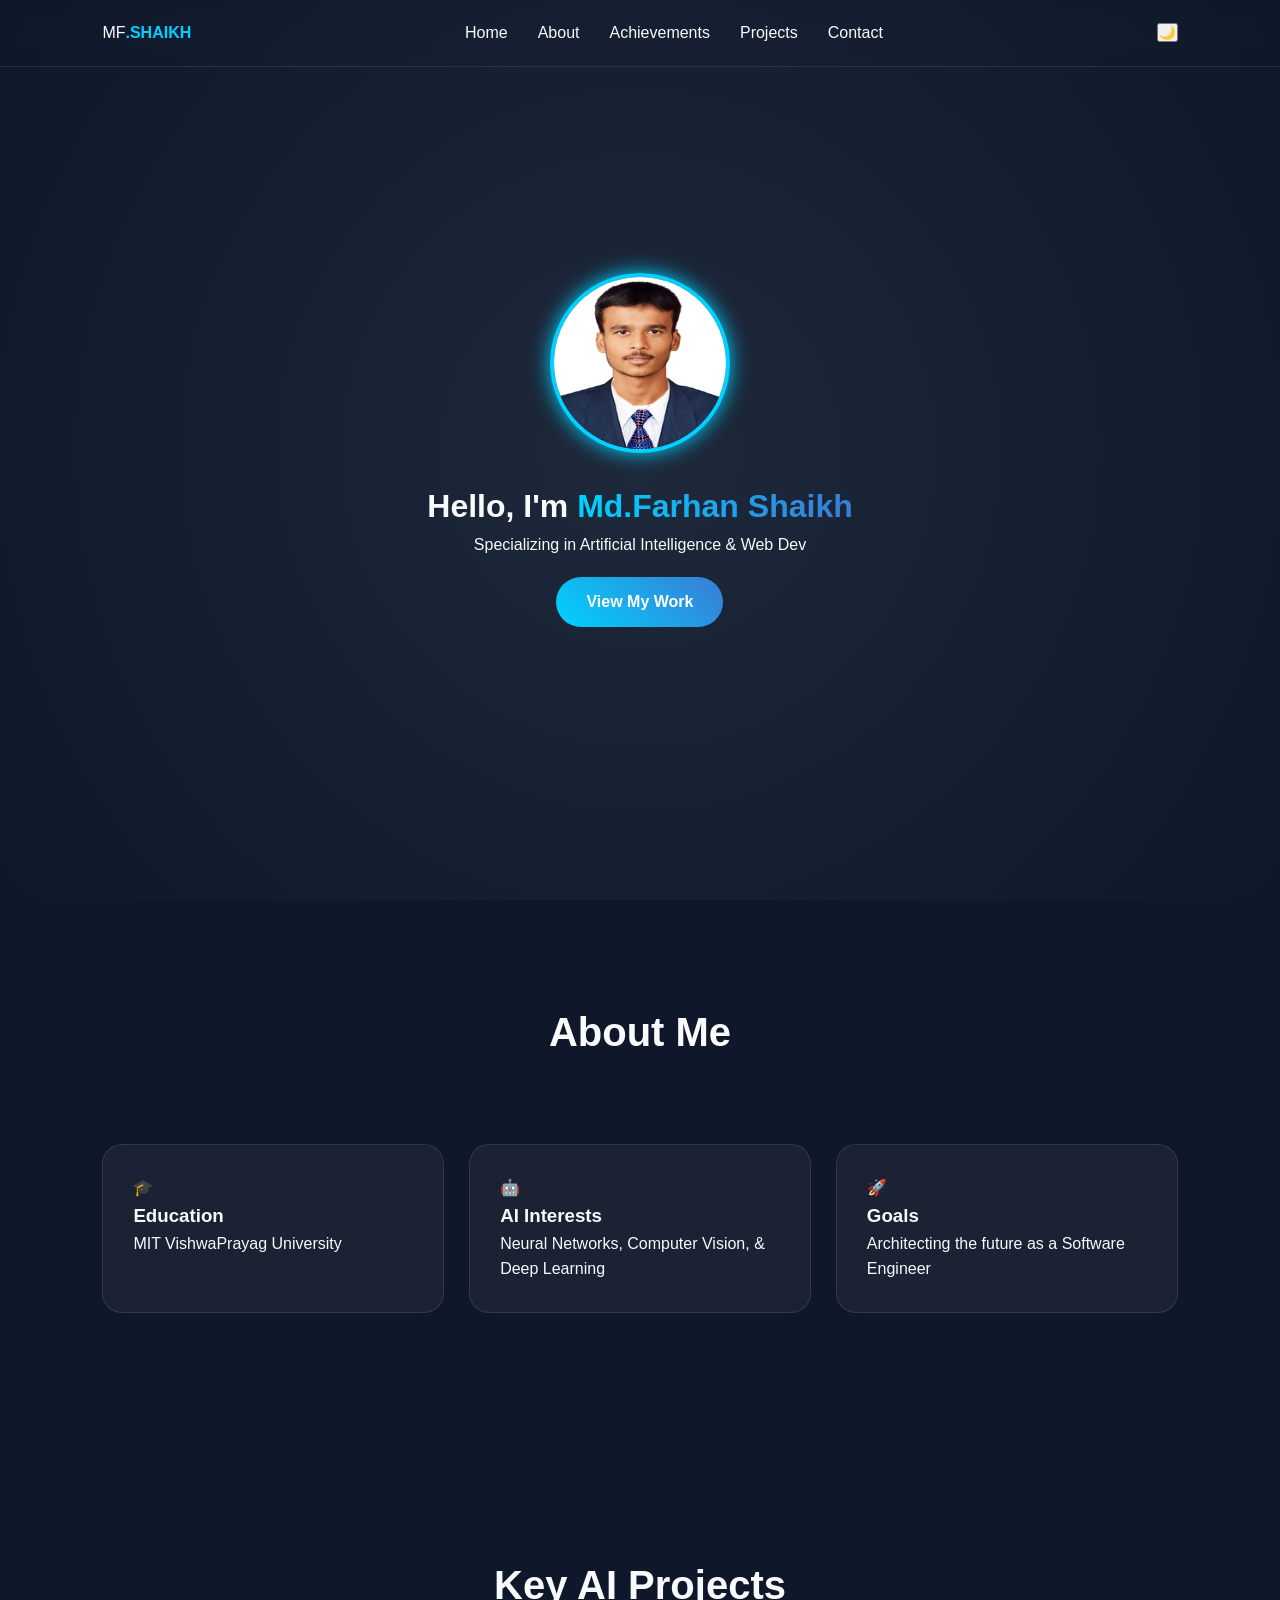
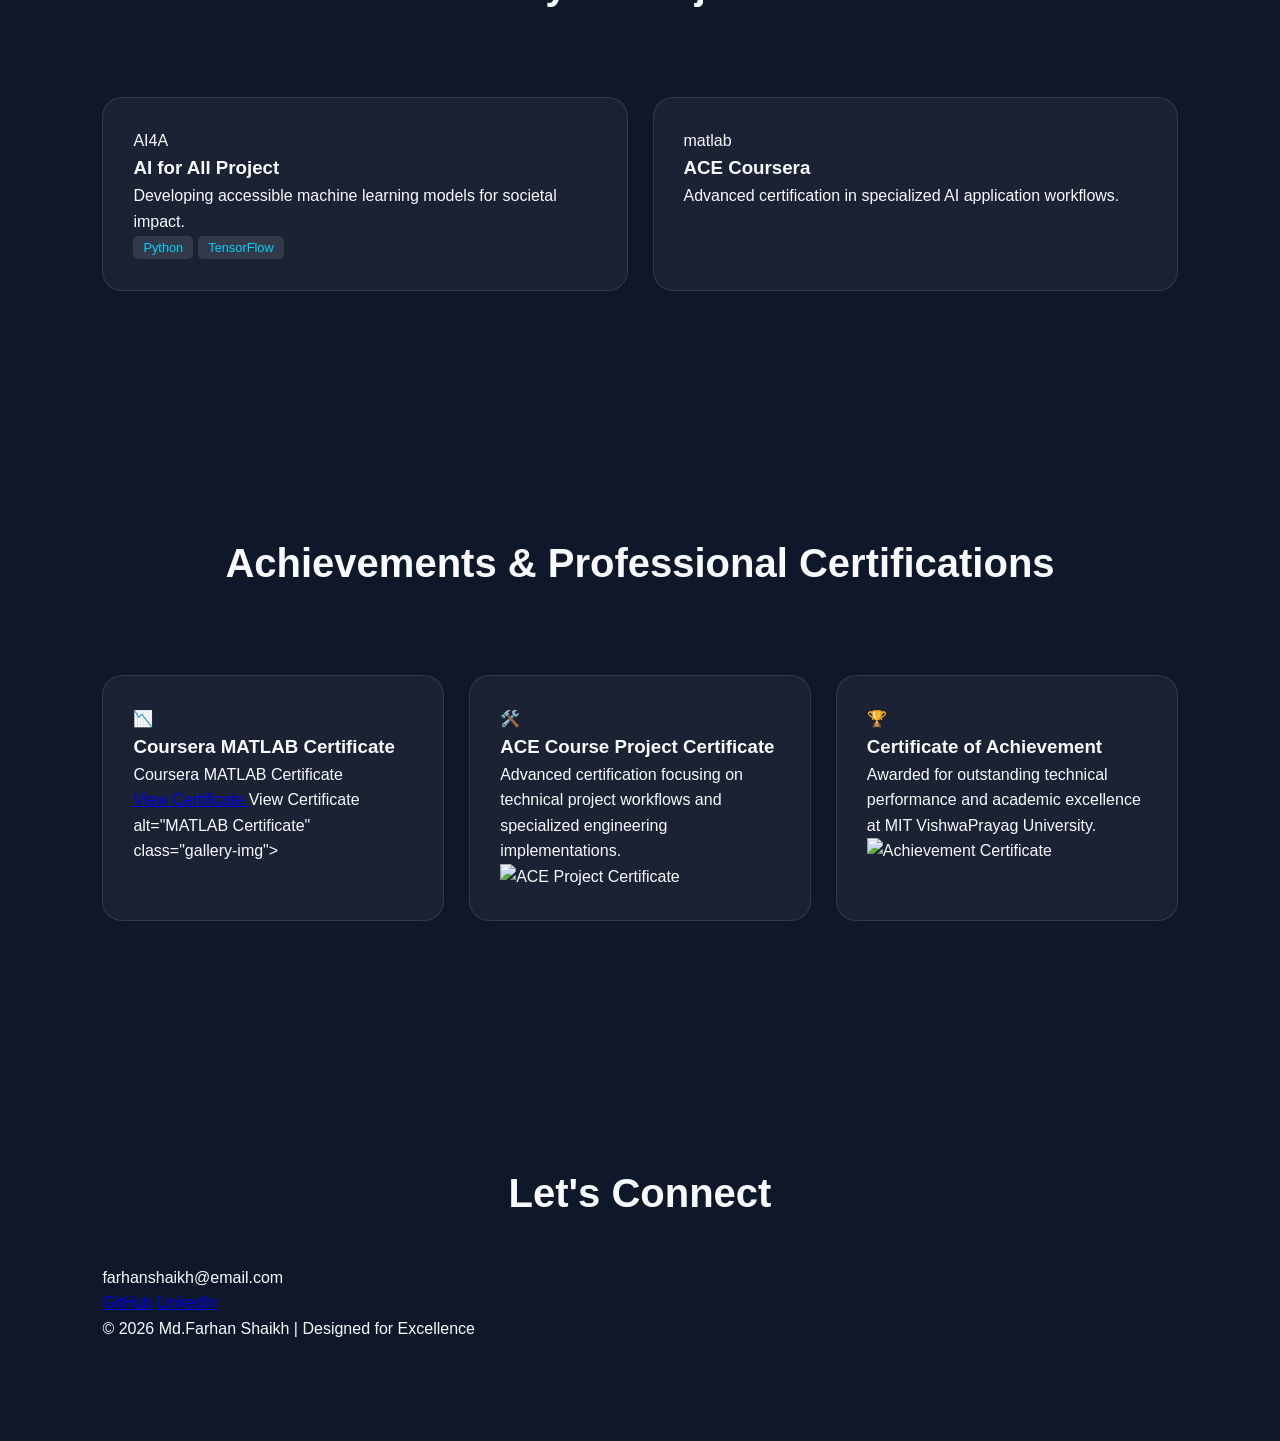
==== index.html @ 7929f520 "Update index.html" ====
<!DOCTYPE html>
<html lang="en">
<head>
    <meta charset="UTF-8">
    <meta name="viewport" content="width=device-width, initial-scale=1.0">
    <title>Md.Farhan Shaikh | AI Specialist Portfolio</title>
    <link rel="stylesheet" href="style.css">
    <script src="https://unpkg.com/scrollreveal"></script>
</head>
<body data-theme="dark"> <div class="ai-bg"></div>

    <nav>
        <div class="logo">MF<span>.SHAIKH</span></div>
        <ul class="nav-links">
            <li><a href="#home">Home</a></li>
            <li><a href="#about">About</a></li>
            <li><a href="#achievements">Achievements</a></li>
            <li><a href="#projects">Projects</a></li>
            <li><a href="#contact">Contact</a></li>
        </ul>
        <button id="theme-toggle">🌙</button>
    </nav>

    <header id="home" class="hero">
        <div class="hero-content">
            <div class="img-container">
                <img src="assets/profile.jpg" alt="Md.Farhan Shaikh" class="profile-img">
            </div>
            <h1 class="reveal">Hello, I'm <span class="highlight">Md.Farhan Shaikh</span></h1>
            <p class="typewriter">Specializing in Artificial Intelligence & Web Dev</p>
            <a href="#projects" class="cta-btn">View My Work</a>
        </div>
    </header>

    <section id="about" class="section">
        <h2 class="reveal">About Me</h2>
        <div class="grid">
            <div class="card reveal-left">
                <div class="icon">🎓</div>
                <h3>Education</h3>
                <p>MIT VishwaPrayag University</p>
            </div>
            <div class="card reveal-bottom">
                <div class="icon">🤖</div>
                <h3>AI Interests</h3>
                <p>Neural Networks, Computer Vision, & Deep Learning</p>
            </div>
            <div class="card reveal-right">
                <div class="icon">🚀</div>
                <h3>Goals</h3>
                <p>Architecting the future as a Software Engineer</p>
            </div>
        </div>
    </section>

    <section id="projects" class="section">
        <h2 class="reveal">Key AI Projects</h2>
        <div class="grid">
            <div class="card project-card reveal">
                <div class="project-tag">AI4A</div>
                <h3>AI for All Project</h3>
                <p>Developing accessible machine learning models for societal impact.</p>
                <div class="project-footer">
                    <span class="tech">Python</span><span class="tech">TensorFlow</span>
                </div>
            </div>
            <div class="card project-card reveal">
                <div class="project-tag">matlab</div>
                <h3>ACE Coursera</h3>
                <p>Advanced certification in specialized AI application workflows.</p>
            </div>
        </div>
    </section> 
    <section id="achievements" class="section">
    <h2 class="reveal">Achievements & Professional Certifications</h2>
    <div class="grid">
        <div class="card reveal-left">
            <div class="cert-icon">📉</div>
            <h3>Coursera MATLAB Certificate</h3>
            <p>Coursera MATLAB Certificate</p> <a href="assets/certificates/matlab-cert.jpg" target="_blank" class="btn"> View Certificate </a> 
View Certificate alt="MATLAB Certificate" class="gallery-img">
        </div>

        <div class="card reveal-bottom">
            <div class="cert-icon">🛠️</div>
            <h3>ACE Course Project Certificate</h3>
            <p>Advanced certification focusing on technical project workflows and specialized engineering implementations.</p>
            <img src="assets/ace-cert.jpg" alt="ACE Project Certificate" class="gallery-img">
        </div>

        <div class="card reveal-right">
            <div class="cert-icon">🏆</div>
            <h3>Certificate of Achievement</h3>
            <p>Awarded for outstanding technical performance and academic excellence at MIT VishwaPrayag University.</p>
            <img src="assets/achievement-cert.jpg" alt="Achievement Certificate" class="gallery-img">
        </div>
    </div>
</section>

    <footer id="contact" class="section">
        <div class="contact-box reveal">
            <h2>Let's Connect</h2>
            <p>farhanshaikh@email.com</p>
            <div class="socials">
                <a href="#">GitHub</a>
                <a href="#">LinkedIn</a>
            </div>
            <p class="copy">© 2026 Md.Farhan Shaikh | Designed for Excellence</p>
        </div>
    </footer>

    <script src="script.js"></script>
</body>
</html>
---- style.css ----
:root {
    --primary: #00d2ff;
    --secondary: #3a7bd5;
    --bg: #0f172a;
    --text: #f8fafc;
    --glass: rgba(255, 255, 255, 0.05);
    --border: rgba(255, 255, 255, 0.1);
}

* { margin: 0; padding: 0; box-sizing: border-box; }

body {
    font-family: 'Inter', sans-serif;
    background-color: var(--bg);
    color: var(--text);
    overflow-x: hidden;
    line-height: 1.6;
}

/* AI Neural Background Effect */
.ai-bg {
    position: fixed;
    top: 0; left: 0; width: 100%; height: 100%;
    background: radial-gradient(circle at 50% 50%, #1e293b 0%, #0f172a 100%);
    z-index: -1;
}

nav {
    display: flex; justify-content: space-between; align-items: center;
    padding: 20px 8%; backdrop-filter: blur(10px);
    position: fixed; width: 100%; top: 0; z-index: 1000;
    border-bottom: 1px solid var(--border);
}

.logo span { color: var(--primary); font-weight: 800; }
.nav-links { display: flex; list-style: none; gap: 30px; }
.nav-links a { color: var(--text); text-decoration: none; transition: 0.3s; }
.nav-links a:hover { color: var(--primary); }

.hero {
    height: 100vh; display: flex; align-items: center; justify-content: center;
    text-align: center; background: url('https://www.transparenttextures.com/patterns/carbon-fibre.png');
}

.profile-img {
    width: 180px; height: 180px; border-radius: 50%;
    border: 4px solid var(--primary);
    box-shadow: 0 0 20px var(--primary);
    margin-bottom: 20px;
}

.highlight { background: linear-gradient(to right, var(--primary), var(--secondary)); -webkit-background-clip: text; -webkit-text-fill-color: transparent; }

.grid { display: grid; grid-template-columns: repeat(auto-fit, minmax(300px, 1fr)); gap: 25px; padding: 40px 0; }

.card {
    background: var(--glass);
    padding: 30px; border-radius: 20px;
    border: 1px solid var(--border);
    backdrop-filter: blur(15px);
    transition: transform 0.4s ease, border 0.4s ease;
}

.card:hover {
    transform: translateY(-10px);
    border-color: var(--primary);
}

.cta-btn {
    display: inline-block; margin-top: 20px; padding: 12px 30px;
    background: linear-gradient(45deg, var(--primary), var(--secondary));
    color: white; text-decoration: none; border-radius: 50px;
    font-weight: bold; transition: 0.3s;
}

.cta-btn:hover { box-shadow: 0 0 25px var(--primary); transform: scale(1.05); }

.tech {
    font-size: 0.8rem; background: var(--border); padding: 4px 10px;
    border-radius: 5px; margin-right: 5px; color: var(--primary);
}

.section { padding: 100px 8%; }
h2 { font-size: 2.5rem; margin-bottom: 40px; text-align: center; }
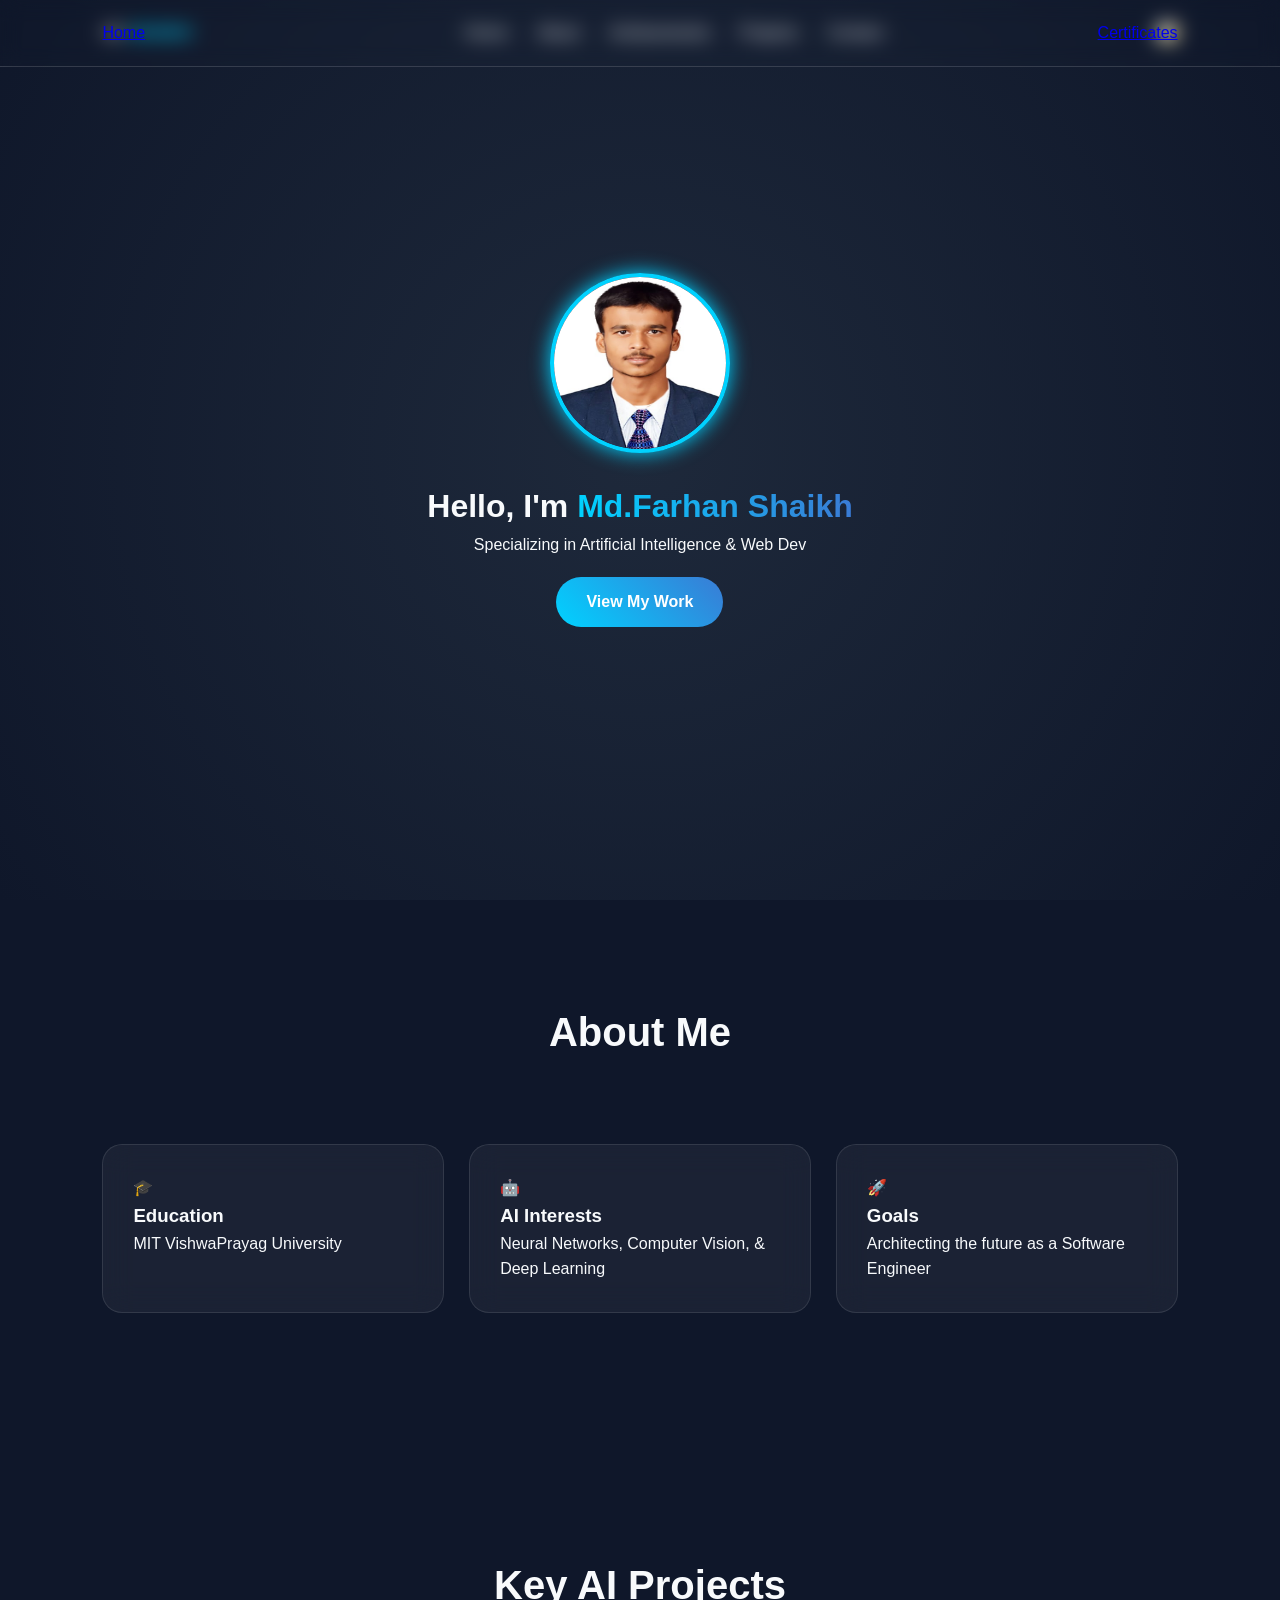
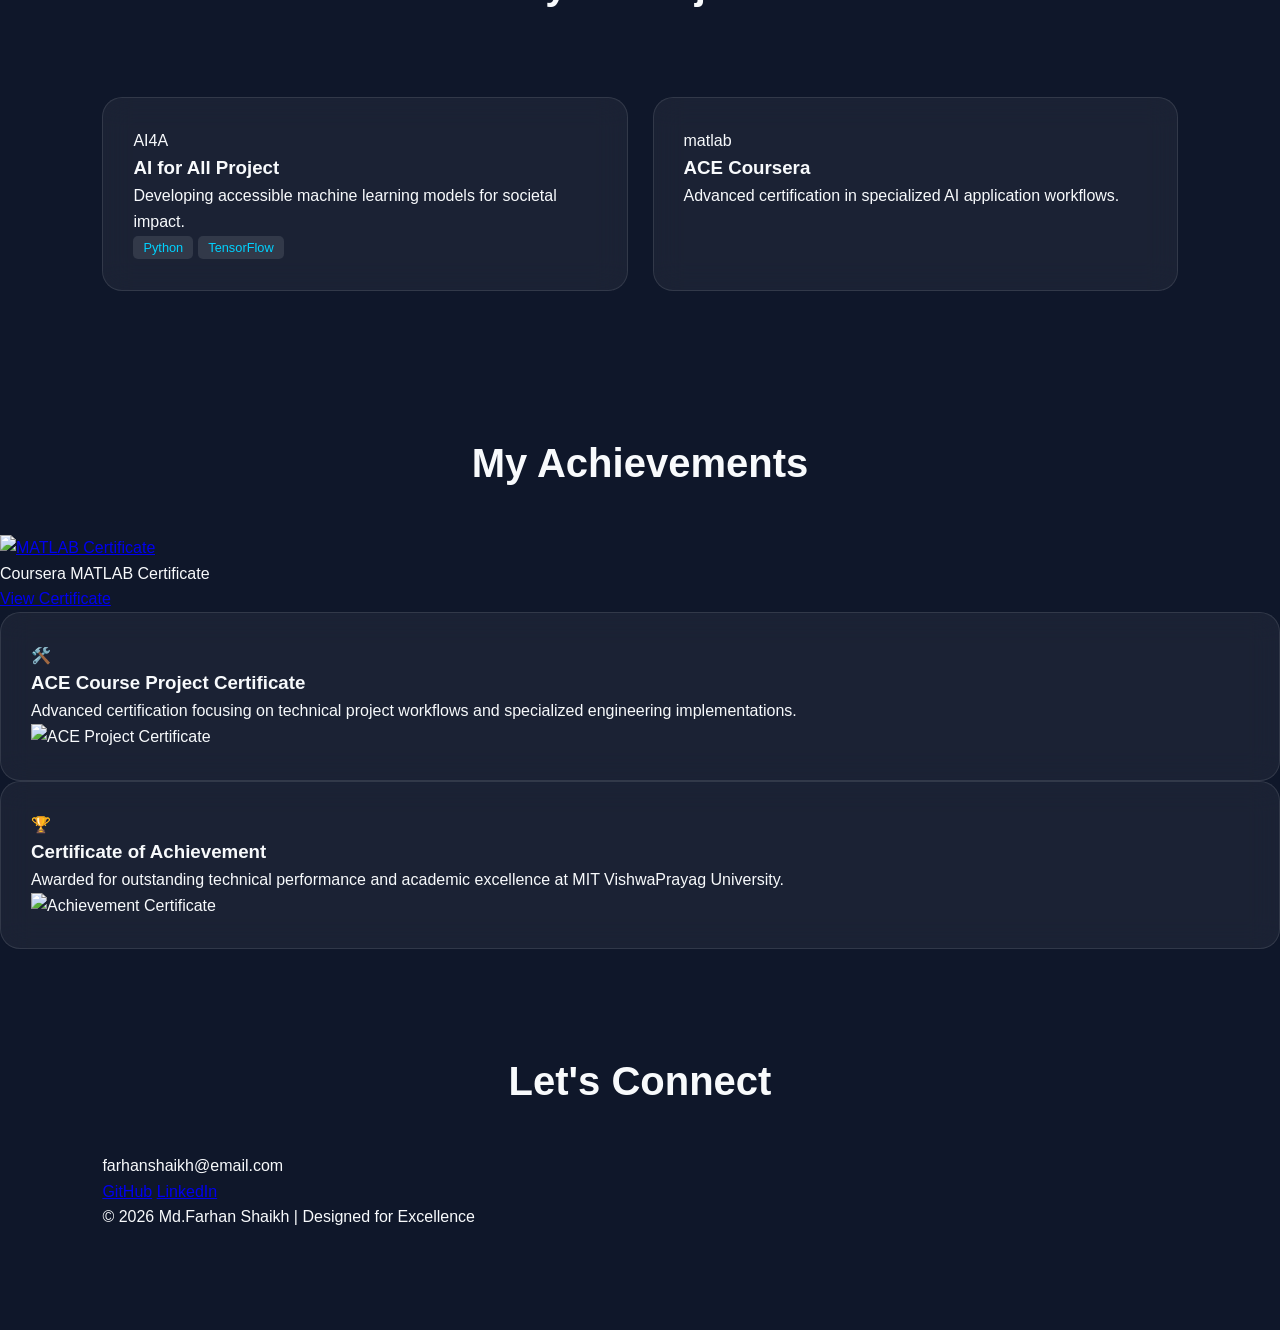
==== commit 8ff53b80: "Update index.html" ====
--- a/index.html
+++ b/index.html
@@ -71,15 +71,25 @@
             </div>
         </div>
     </section> 
-    <section id="achievements" class="section">
-    <h2 class="reveal">Achievements & Professional Certifications</h2>
-    <div class="grid">
-        <div class="card reveal-left">
-            <div class="cert-icon">📉</div>
-            <h3>Coursera MATLAB Certificate</h3>
-            <p>Coursera MATLAB Certificate</p> <a href="assets/certificates/matlab-cert.jpg" target="_blank" class="btn"> View Certificate </a> 
-View Certificate alt="MATLAB Certificate" class="gallery-img">
+    <nav>
+    <a href="#home">Home</a>
+    <a href="#certificates">Certificates</a> </nav>
+
+<main>
+    <section id="certificates" class="reveal">
+        <h2>My Achievements</h2>
+        <div class="gallery-grid">
+            <div class="cert-card">
+                <a href="assets/certificates/matlab-cert.jpg" target="_blank"> 
+                    <img src="assets/certificates/matlab-cert.jpg" alt="MATLAB Certificate"> 
+                </a> 
+                <p>Coursera MATLAB Certificate</p> 
+                <a href="assets/certificates/matlab-cert.jpg" target="_blank" class="btn"> View Certificate </a>
+            </div>
         </div>
+    </section>
+</main>
+
 
         <div class="card reveal-bottom">
             <div class="cert-icon">🛠️</div>
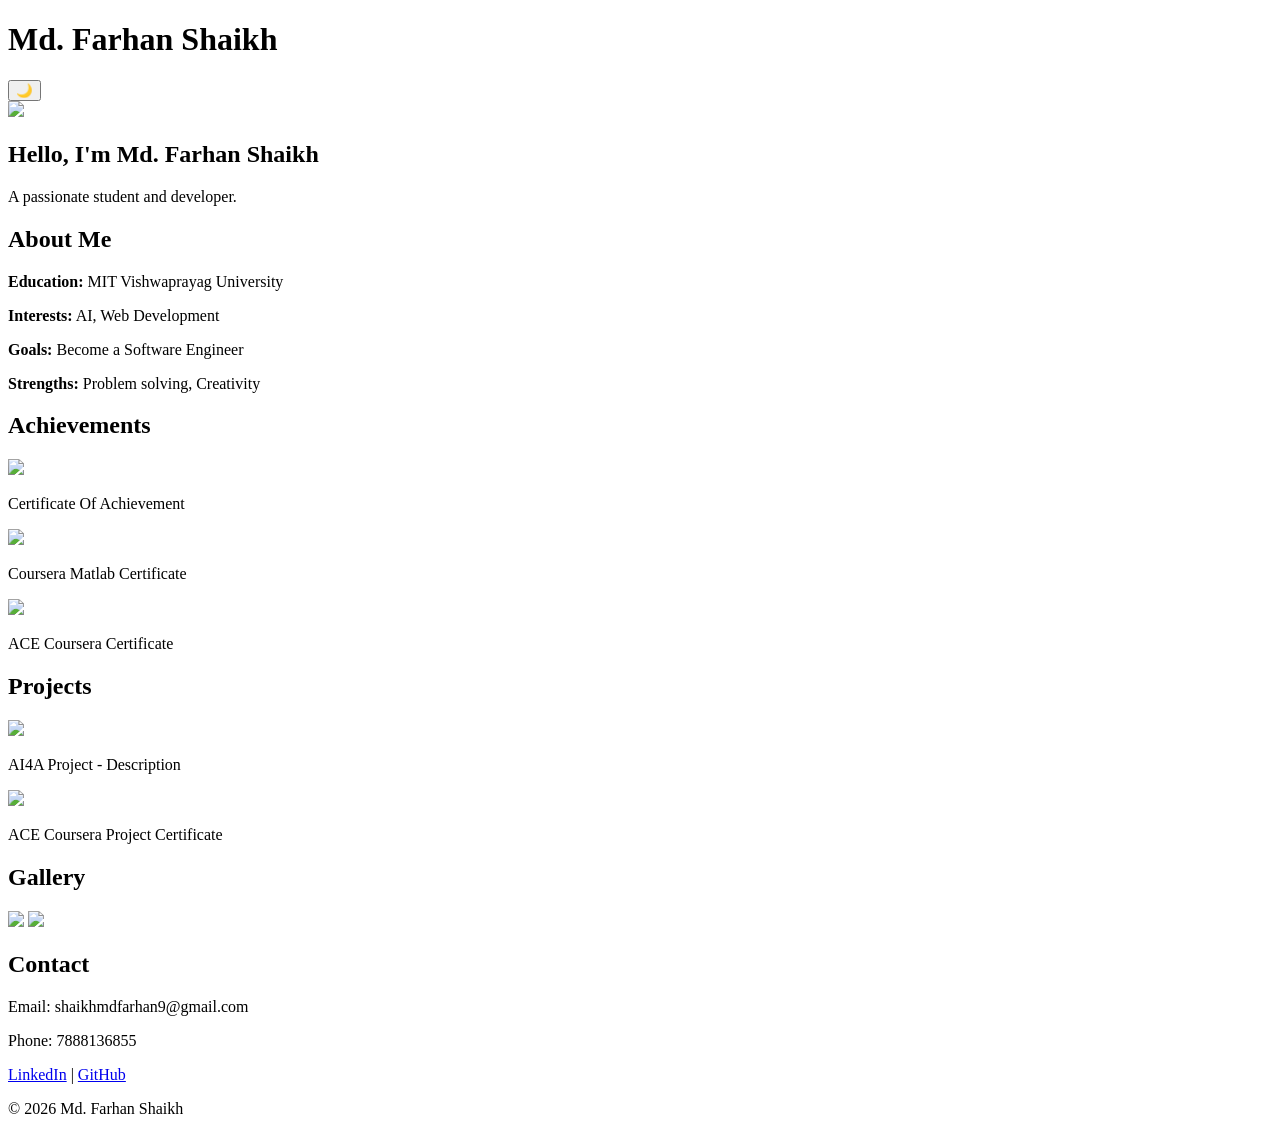
==== commit 23b92390: "Create index.html" ====
--- a/index.html
+++ b/index.html
@@ -2,123 +2,90 @@
 <html lang="en">
 <head>
     <meta charset="UTF-8">
-    <meta name="viewport" content="width=device-width, initial-scale=1.0">
-    <title>Md.Farhan Shaikh | AI Specialist Portfolio</title>
+    <title>Md. Farhan Shaikh | Portfolio</title>
     <link rel="stylesheet" href="style.css">
-    <script src="https://unpkg.com/scrollreveal"></script>
 </head>
-<body data-theme="dark"> <div class="ai-bg"></div>
+<body>
 
-    <nav>
-        <div class="logo">MF<span>.SHAIKH</span></div>
-        <ul class="nav-links">
-            <li><a href="#home">Home</a></li>
-            <li><a href="#about">About</a></li>
-            <li><a href="#achievements">Achievements</a></li>
-            <li><a href="#projects">Projects</a></li>
-            <li><a href="#contact">Contact</a></li>
-        </ul>
-        <button id="theme-toggle">🌙</button>
-    </nav>
+<header>
+    <h1>Md. Farhan Shaikh</h1>
+    <button onclick="toggleDarkMode()">🌙</button>
+</header>
 
-    <header id="home" class="hero">
-        <div class="hero-content">
-            <div class="img-container">
-                <img src="assets/profile.jpg" alt="Md.Farhan Shaikh" class="profile-img">
-            </div>
-            <h1 class="reveal">Hello, I'm <span class="highlight">Md.Farhan Shaikh</span></h1>
-            <p class="typewriter">Specializing in Artificial Intelligence & Web Dev</p>
-            <a href="#projects" class="cta-btn">View My Work</a>
-        </div>
-    </header>
-
-    <section id="about" class="section">
-        <h2 class="reveal">About Me</h2>
-        <div class="grid">
-            <div class="card reveal-left">
-                <div class="icon">🎓</div>
-                <h3>Education</h3>
-                <p>MIT VishwaPrayag University</p>
-            </div>
-            <div class="card reveal-bottom">
-                <div class="icon">🤖</div>
-                <h3>AI Interests</h3>
-                <p>Neural Networks, Computer Vision, & Deep Learning</p>
-            </div>
-            <div class="card reveal-right">
-                <div class="icon">🚀</div>
-                <h3>Goals</h3>
-                <p>Architecting the future as a Software Engineer</p>
-            </div>
-        </div>
-    </section>
-
-    <section id="projects" class="section">
-        <h2 class="reveal">Key AI Projects</h2>
-        <div class="grid">
-            <div class="card project-card reveal">
-                <div class="project-tag">AI4A</div>
-                <h3>AI for All Project</h3>
-                <p>Developing accessible machine learning models for societal impact.</p>
-                <div class="project-footer">
-                    <span class="tech">Python</span><span class="tech">TensorFlow</span>
-                </div>
-            </div>
-            <div class="card project-card reveal">
-                <div class="project-tag">matlab</div>
-                <h3>ACE Coursera</h3>
-                <p>Advanced certification in specialized AI application workflows.</p>
-            </div>
-        </div>
-    </section> 
-    <nav>
-    <a href="#home">Home</a>
-    <a href="#certificates">Certificates</a> </nav>
-
-<main>
-    <section id="certificates" class="reveal">
-        <h2>My Achievements</h2>
-        <div class="gallery-grid">
-            <div class="cert-card">
-                <a href="assets/certificates/matlab-cert.jpg" target="_blank"> 
-                    <img src="assets/certificates/matlab-cert.jpg" alt="MATLAB Certificate"> 
-                </a> 
-                <p>Coursera MATLAB Certificate</p> 
-                <a href="assets/certificates/matlab-cert.jpg" target="_blank" class="btn"> View Certificate </a>
-            </div>
-        </div>
-    </section>
-</main>
-
-
-        <div class="card reveal-bottom">
-            <div class="cert-icon">🛠️</div>
-            <h3>ACE Course Project Certificate</h3>
-            <p>Advanced certification focusing on technical project workflows and specialized engineering implementations.</p>
-            <img src="assets/ace-cert.jpg" alt="ACE Project Certificate" class="gallery-img">
-        </div>
-
-        <div class="card reveal-right">
-            <div class="cert-icon">🏆</div>
-            <h3>Certificate of Achievement</h3>
-            <p>Awarded for outstanding technical performance and academic excellence at MIT VishwaPrayag University.</p>
-            <img src="assets/achievement-cert.jpg" alt="Achievement Certificate" class="gallery-img">
-        </div>
-    </div>
+<section class="home fade-in">
+    <img src="assets/images/profile.jpg" class="profile">
+    <h2>Hello, I'm Md. Farhan Shaikh</h2>
+    <p>A passionate student and developer.</p>
 </section>
 
-    <footer id="contact" class="section">
-        <div class="contact-box reveal">
-            <h2>Let's Connect</h2>
-            <p>farhanshaikh@email.com</p>
-            <div class="socials">
-                <a href="#">GitHub</a>
-                <a href="#">LinkedIn</a>
-            </div>
-            <p class="copy">© 2026 Md.Farhan Shaikh | Designed for Excellence</p>
-        </div>
-    </footer>
+<section class="about slide-up">
+    <h2>About Me</h2>
+    <p><b>Education:</b> MIT Vishwaprayag University</p>
+    <p><b>Interests:</b> AI, Web Development</p>
+    <p><b>Goals:</b> Become a Software Engineer</p>
+    <p><b>Strengths:</b> Problem solving, Creativity</p>
+</section>
 
-    <script src="script.js"></script>
+<section class="achievements slide-left">
+    <h2>Achievements</h2>
+
+    <div class="card">
+        <img src="assets/images/cert1.jpg" onclick="openImage(this)">
+        <p>Certificate Of Achievement</p>
+    </div>
+
+    <div class="card">
+        <img src="assets/images/cert2.jpg" onclick="openImage(this)">
+        <p>Coursera Matlab Certificate</p>
+    </div>
+
+    <div class="card">
+        <img src="assets/images/cert3.jpg" onclick="openImage(this)">
+        <p>ACE Coursera Certificate</p>
+    </div>
+
+</section>
+
+<section class="projects slide-right">
+    <h2>Projects</h2>
+
+    <div class="card">
+        <img src="assets/images/project1.png" onclick="openImage(this)">
+        <p>AI4A Project - Description</p>
+    </div>
+
+    <div class="card">
+        <img src="assets/images/project2.png" onclick="openImage(this)">
+        <p>ACE Coursera Project Certificate</p>
+    </div>
+
+</section>
+
+<section class="gallery fade-in">
+    <h2>Gallery</h2>
+    <img src="assets/images/cert1.jpg" onclick="openImage(this)">
+    <img src="assets/images/cert2.jpg" onclick="openImage(this)">
+</section>
+
+<section class="contact slide-up">
+    <h2>Contact</h2>
+    <p>Email: shaikhmdfarhan9@gmail.com</p>
+    <p>Phone: 7888136855</p>
+    <p>
+        <a href="#">LinkedIn</a> |
+        <a href="#">GitHub</a>
+    </p>
+</section>
+
+<footer>
+    © 2026 Md. Farhan Shaikh
+</footer>
+
+<!-- Image Popup -->
+<div id="popup" onclick="closeImage()">
+    <img id="popup-img">
+</div>
+
+<script src="script.js"></script>
 </body>
-</html>
+                                       </html>
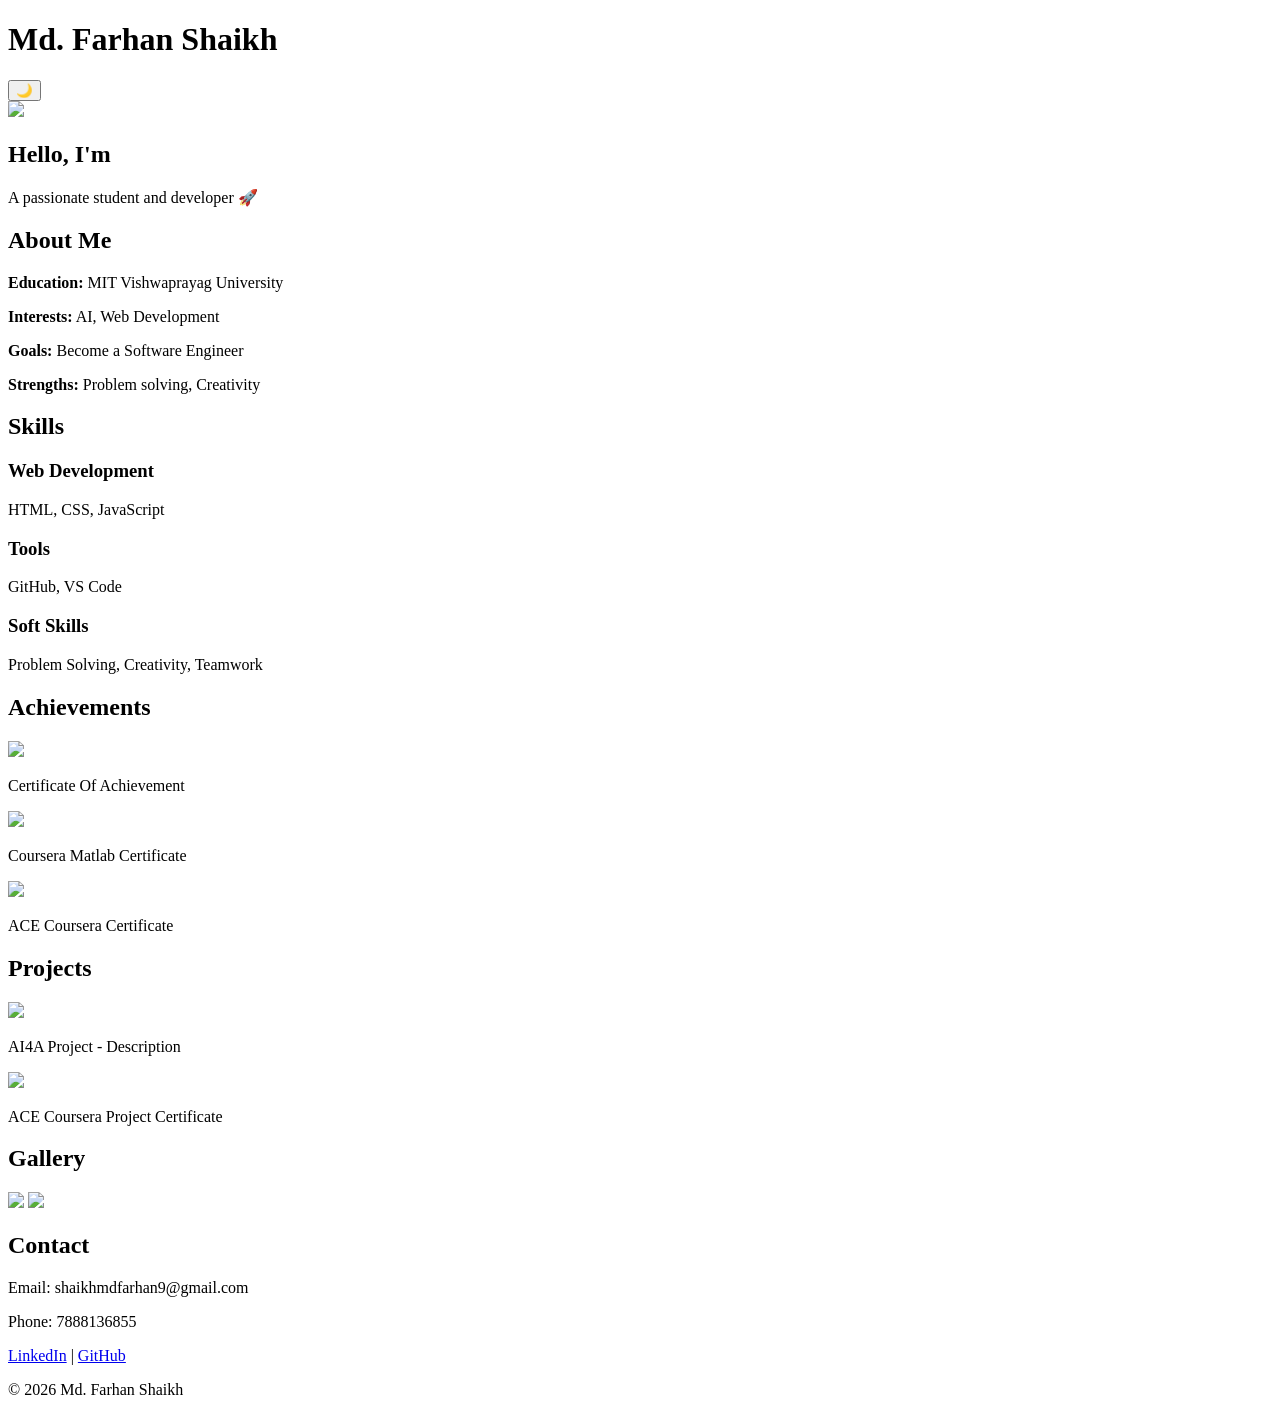
==== commit 61dbc4c5: "Create index.html" ====
--- a/index.html
+++ b/index.html
@@ -1,10 +1,11 @@
 <!DOCTYPE html>
 <html lang="en">
 <head>
-    <meta charset="UTF-8">
-    <title>Md. Farhan Shaikh | Portfolio</title>
-    <link rel="stylesheet" href="style.css">
+<meta charset="UTF-8">
+<title>Md. Farhan Shaikh | Portfolio</title>
+<link rel="stylesheet" href="style.css">
 </head>
+
 <body>
 
 <header>
@@ -12,13 +13,16 @@
     <button onclick="toggleDarkMode()">🌙</button>
 </header>
 
-<section class="home fade-in">
+<!-- HOME -->
+<section class="home">
     <img src="assets/images/profile.jpg" class="profile">
-    <h2>Hello, I'm Md. Farhan Shaikh</h2>
-    <p>A passionate student and developer.</p>
+
+    <h2>Hello, I'm <span id="typing"></span></h2>
+    <p class="tagline">A passionate student and developer 🚀</p>
 </section>
 
-<section class="about slide-up">
+<!-- ABOUT -->
+<section>
     <h2>About Me</h2>
     <p><b>Education:</b> MIT Vishwaprayag University</p>
     <p><b>Interests:</b> AI, Web Development</p>
@@ -26,7 +30,28 @@
     <p><b>Strengths:</b> Problem solving, Creativity</p>
 </section>
 
-<section class="achievements slide-left">
+<!-- SKILLS -->
+<section>
+    <h2>Skills</h2>
+
+    <div class="card">
+        <h3>Web Development</h3>
+        <p>HTML, CSS, JavaScript</p>
+    </div>
+
+    <div class="card">
+        <h3>Tools</h3>
+        <p>GitHub, VS Code</p>
+    </div>
+
+    <div class="card">
+        <h3>Soft Skills</h3>
+        <p>Problem Solving, Creativity, Teamwork</p>
+    </div>
+</section>
+
+<!-- ACHIEVEMENTS -->
+<section>
     <h2>Achievements</h2>
 
     <div class="card">
@@ -43,10 +68,10 @@
         <img src="assets/images/cert3.jpg" onclick="openImage(this)">
         <p>ACE Coursera Certificate</p>
     </div>
-
 </section>
 
-<section class="projects slide-right">
+<!-- PROJECTS -->
+<section>
     <h2>Projects</h2>
 
     <div class="card">
@@ -58,16 +83,17 @@
         <img src="assets/images/project2.png" onclick="openImage(this)">
         <p>ACE Coursera Project Certificate</p>
     </div>
-
 </section>
 
-<section class="gallery fade-in">
+<!-- GALLERY -->
+<section>
     <h2>Gallery</h2>
     <img src="assets/images/cert1.jpg" onclick="openImage(this)">
     <img src="assets/images/cert2.jpg" onclick="openImage(this)">
 </section>
 
-<section class="contact slide-up">
+<!-- CONTACT -->
+<section>
     <h2>Contact</h2>
     <p>Email: shaikhmdfarhan9@gmail.com</p>
     <p>Phone: 7888136855</p>
@@ -81,11 +107,12 @@
     © 2026 Md. Farhan Shaikh
 </footer>
 
-<!-- Image Popup -->
+<!-- POPUP -->
 <div id="popup" onclick="closeImage()">
     <img id="popup-img">
 </div>
 
 <script src="script.js"></script>
+
 </body>
-                                       </html>
+  </html>
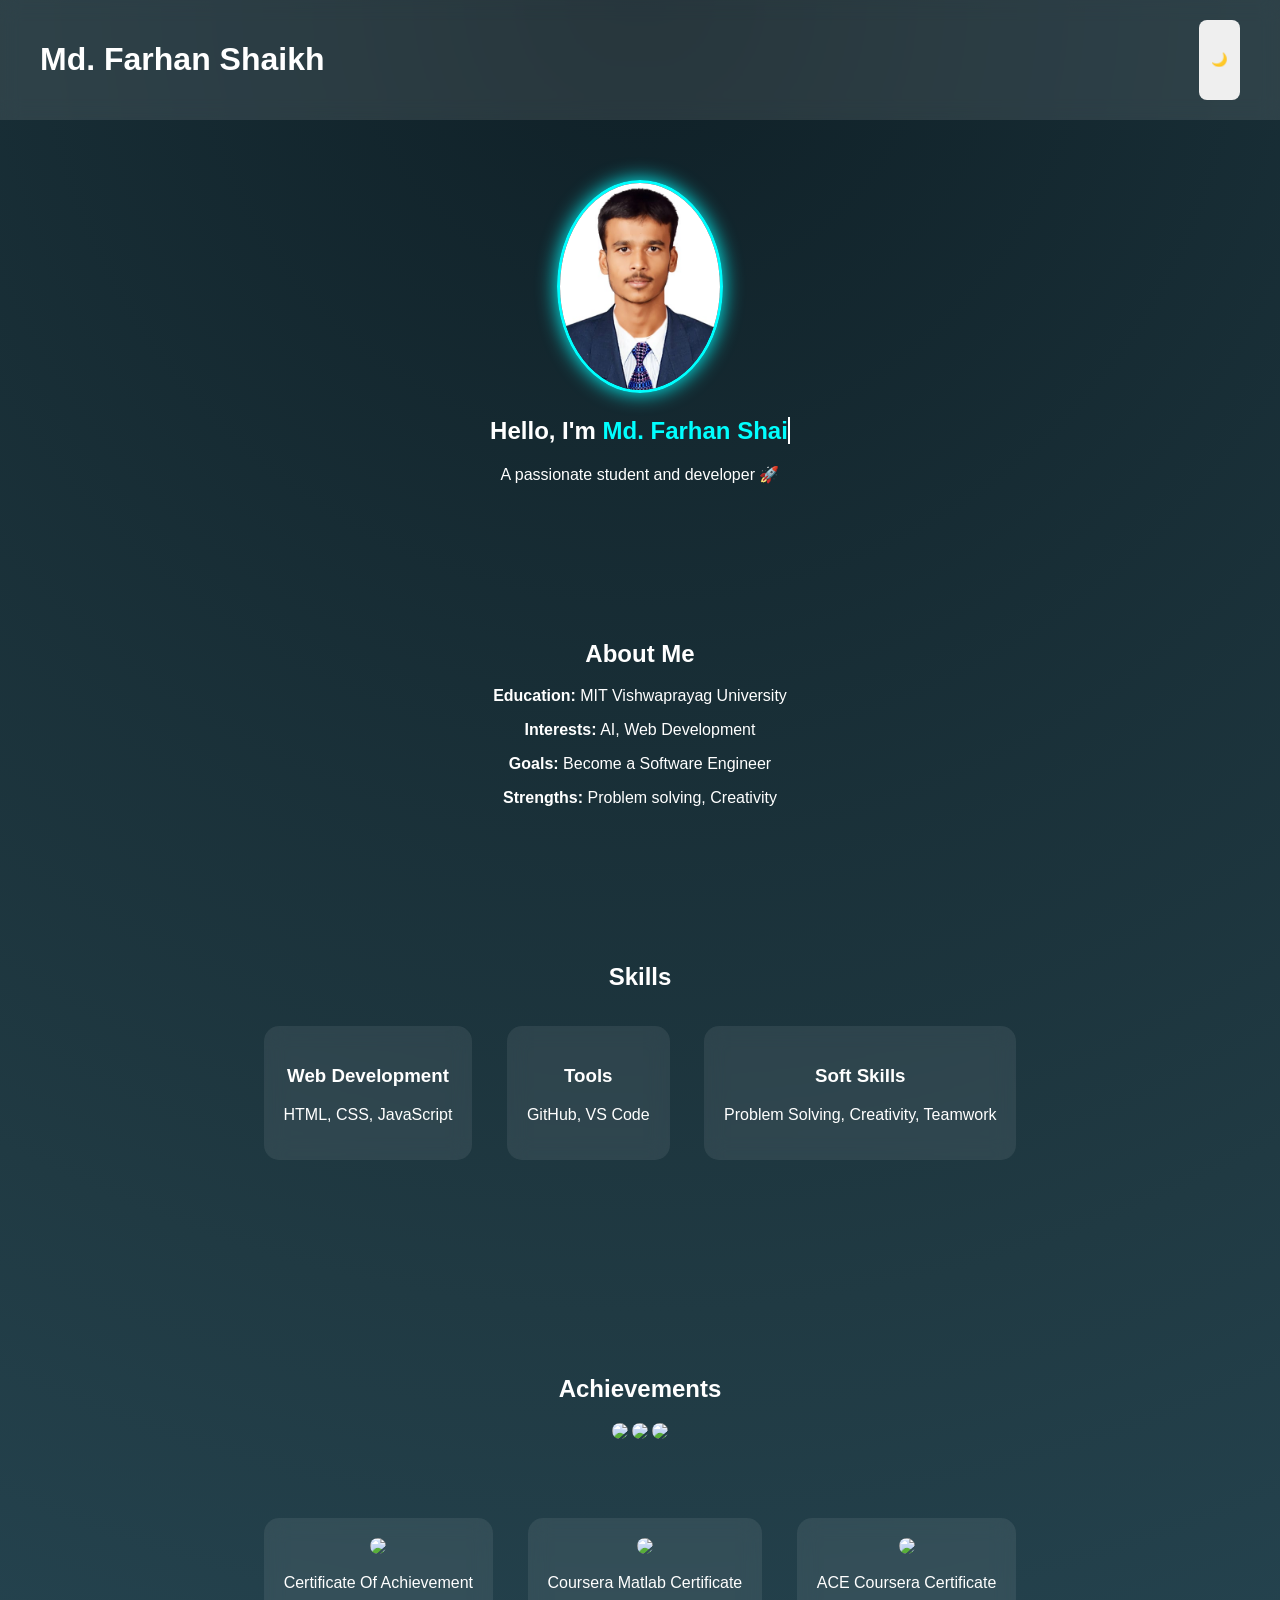
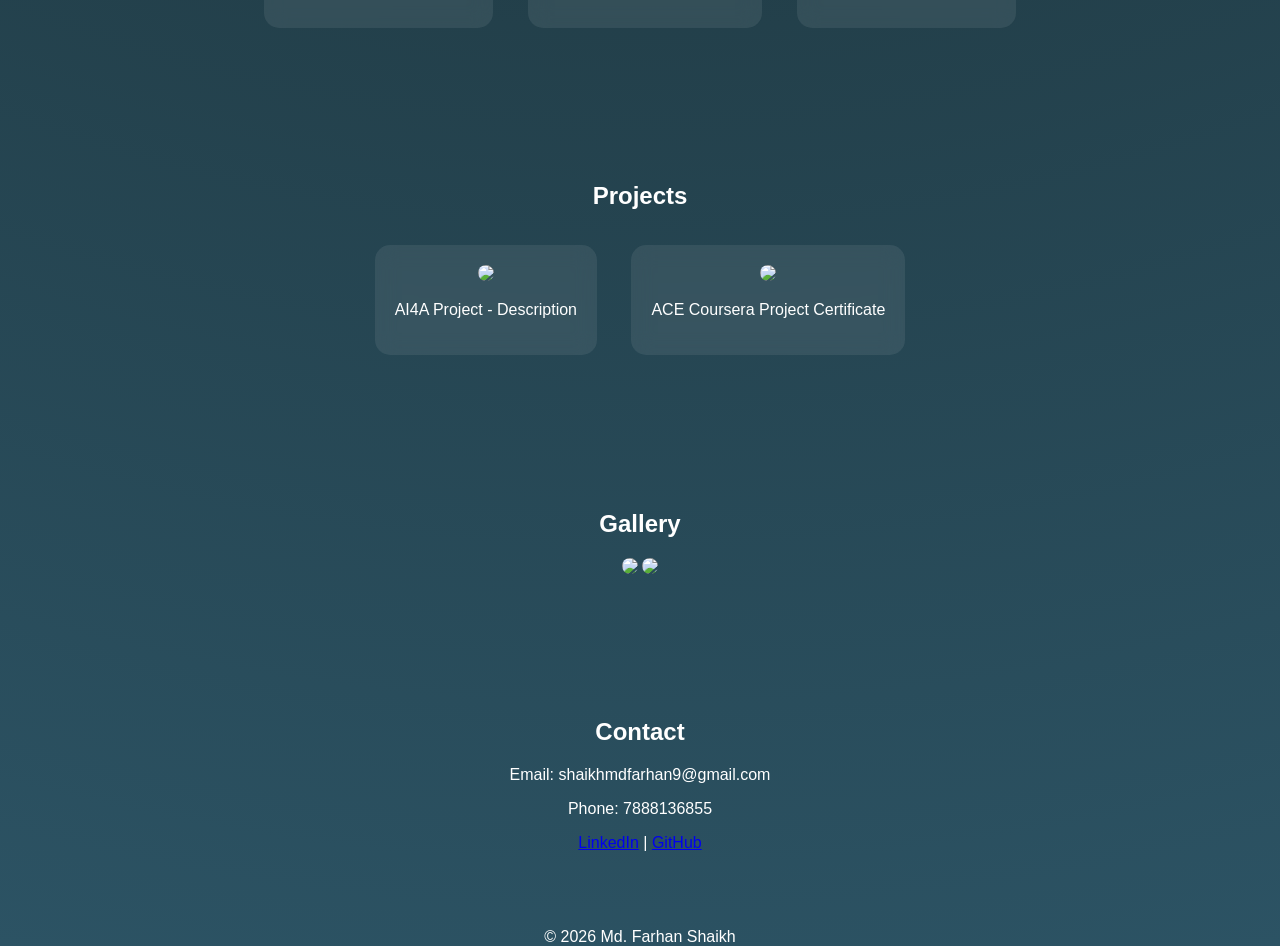
==== commit b2c4beb9: "Update index.html" ====
--- a/index.html
+++ b/index.html
@@ -52,8 +52,15 @@
 
 <!-- ACHIEVEMENTS -->
 <section>
-    <h2>Achievements</h2>
+<section class="achievements">
+  <h2>Achievements</h2>
 
+    <!-- ADD CERTIFICATES HERE -->
+    <img src="assets/images/cert1.jpg">
+    <img src="assets/images/cert2.jpg">
+    <img src="assets/images/cert3.jpg">
+
+</section>
     <div class="card">
         <img src="assets/images/cert1.jpg" onclick="openImage(this)">
         <p>Certificate Of Achievement</p>
--- a/style.css
+++ b/style.css
@@ -0,0 +1,101 @@
+body {
+    margin: 0;
+    font-family: 'Poppins', sans-serif;
+    background: radial-gradient(circle at top, #0f2027, #203a43, #2c5364);
+    color: white;
+    text-align: center;
+}
+
+/* HEADER */
+header {
+    display: flex;
+    justify-content: space-between;
+    padding: 20px 40px;
+    background: rgba(255,255,255,0.1);
+    backdrop-filter: blur(10px);
+}
+
+button {
+    padding: 8px 12px;
+    border: none;
+    border-radius: 8px;
+    cursor: pointer;
+}
+
+/* PROFILE */
+.profile {
+    width: 160px;
+    border-radius: 50%;
+    border: 3px solid cyan;
+    box-shadow: 0 0 20px cyan;
+}
+
+/* TYPING TEXT */
+#typing {
+    color: cyan;
+    border-right: 2px solid white;
+}
+
+/* SECTION */
+section {
+    padding: 60px;
+}
+
+/* CARDS */
+.card {
+    display: inline-block;
+    margin: 15px;
+    padding: 20px;
+    border-radius: 15px;
+    background: rgba(255,255,255,0.08);
+    backdrop-filter: blur(10px);
+    transition: 0.4s;
+}
+
+.card:hover {
+    transform: scale(1.08);
+    box-shadow: 0 0 25px cyan;
+}
+
+/* IMAGES */
+img {
+    width: 220px;
+    border-radius: 10px;
+    cursor: pointer;
+}
+
+/* POPUP */
+#popup {
+    display: none;
+    position: fixed;
+    top: 0;
+    width: 100%;
+    height: 100%;
+    background: rgba(0,0,0,0.9);
+}
+
+#popup img {
+    width: 60%;
+    margin-top: 5%;
+}
+
+/* RIPPLE EFFECT */
+.ripple {
+    position: absolute;
+    border-radius: 50%;
+    transform: scale(0);
+    animation: ripple 0.6s linear;
+    background: rgba(255,255,255,0.5);
+}
+
+@keyframes ripple {
+    to {
+        transform: scale(4);
+        opacity: 0;
+    }
+}
+
+/* DARK MODE */
+.dark-mode {
+    background: black;
+      }
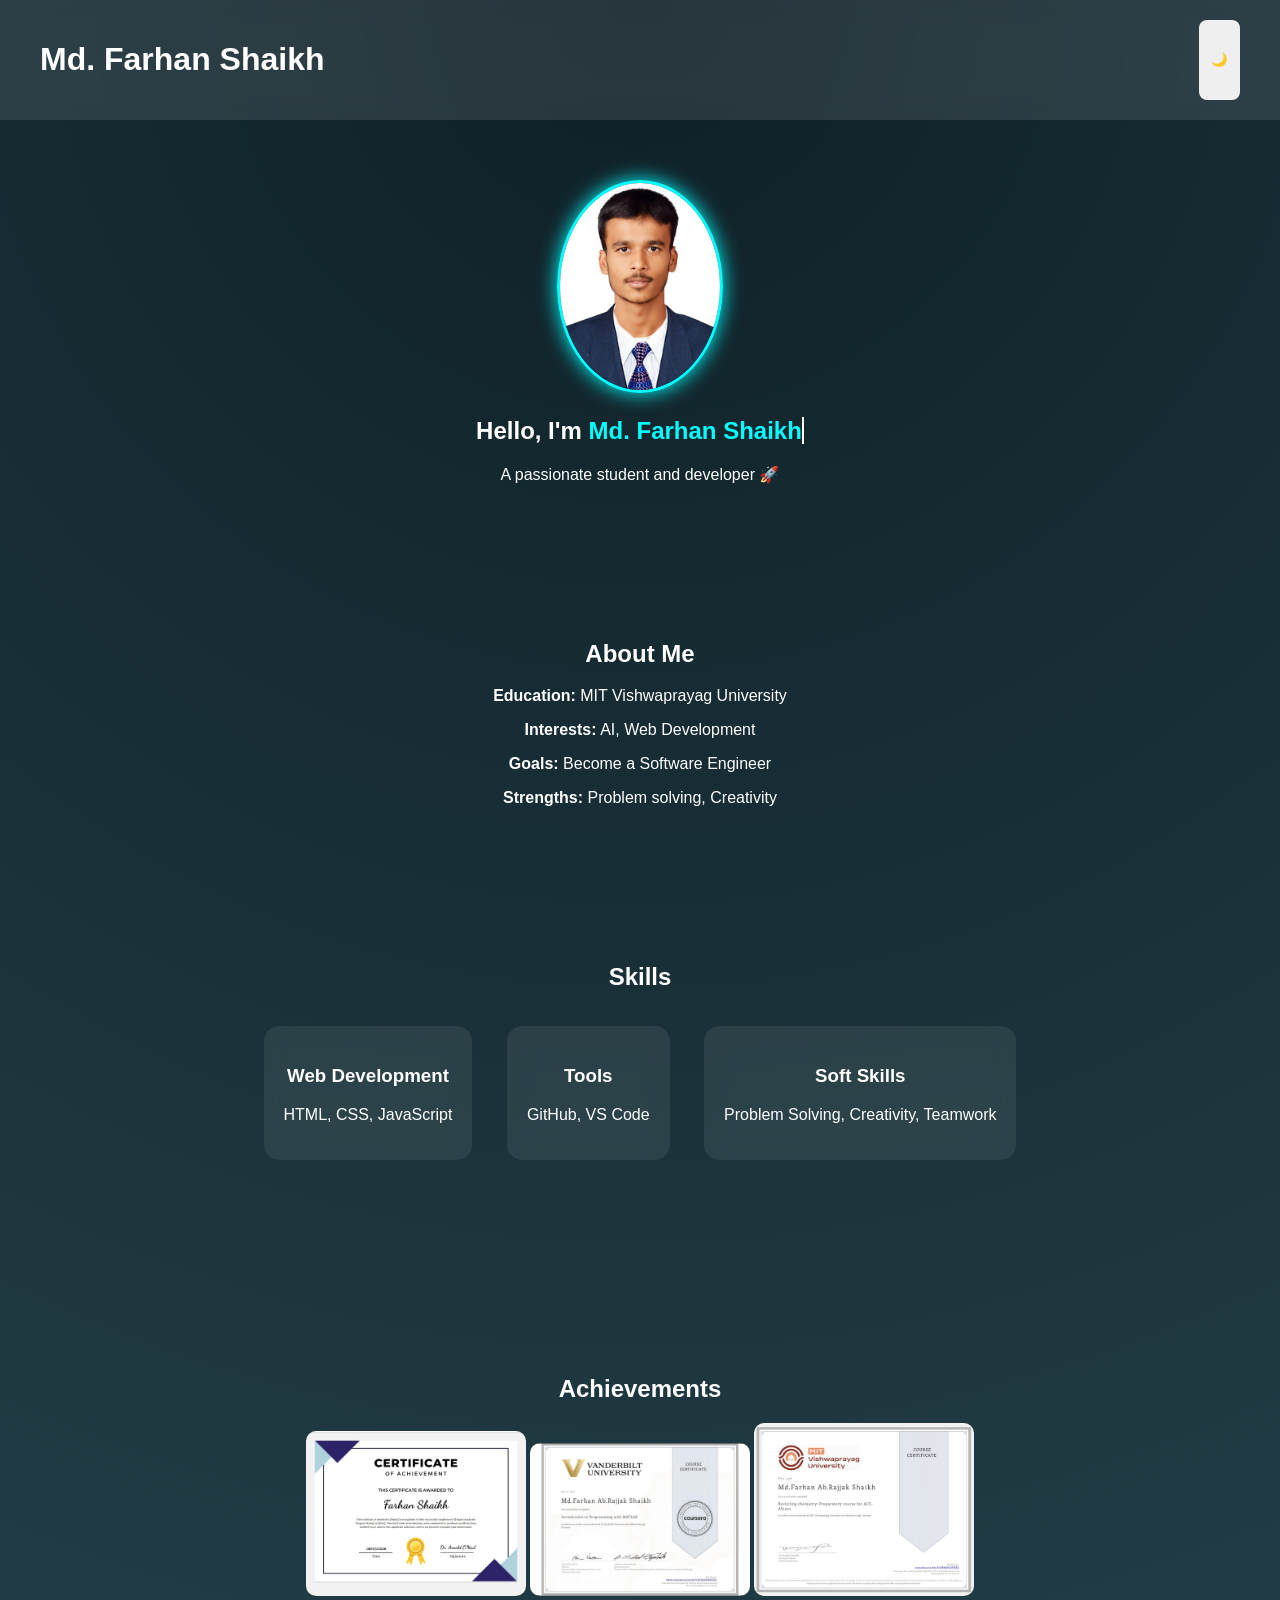
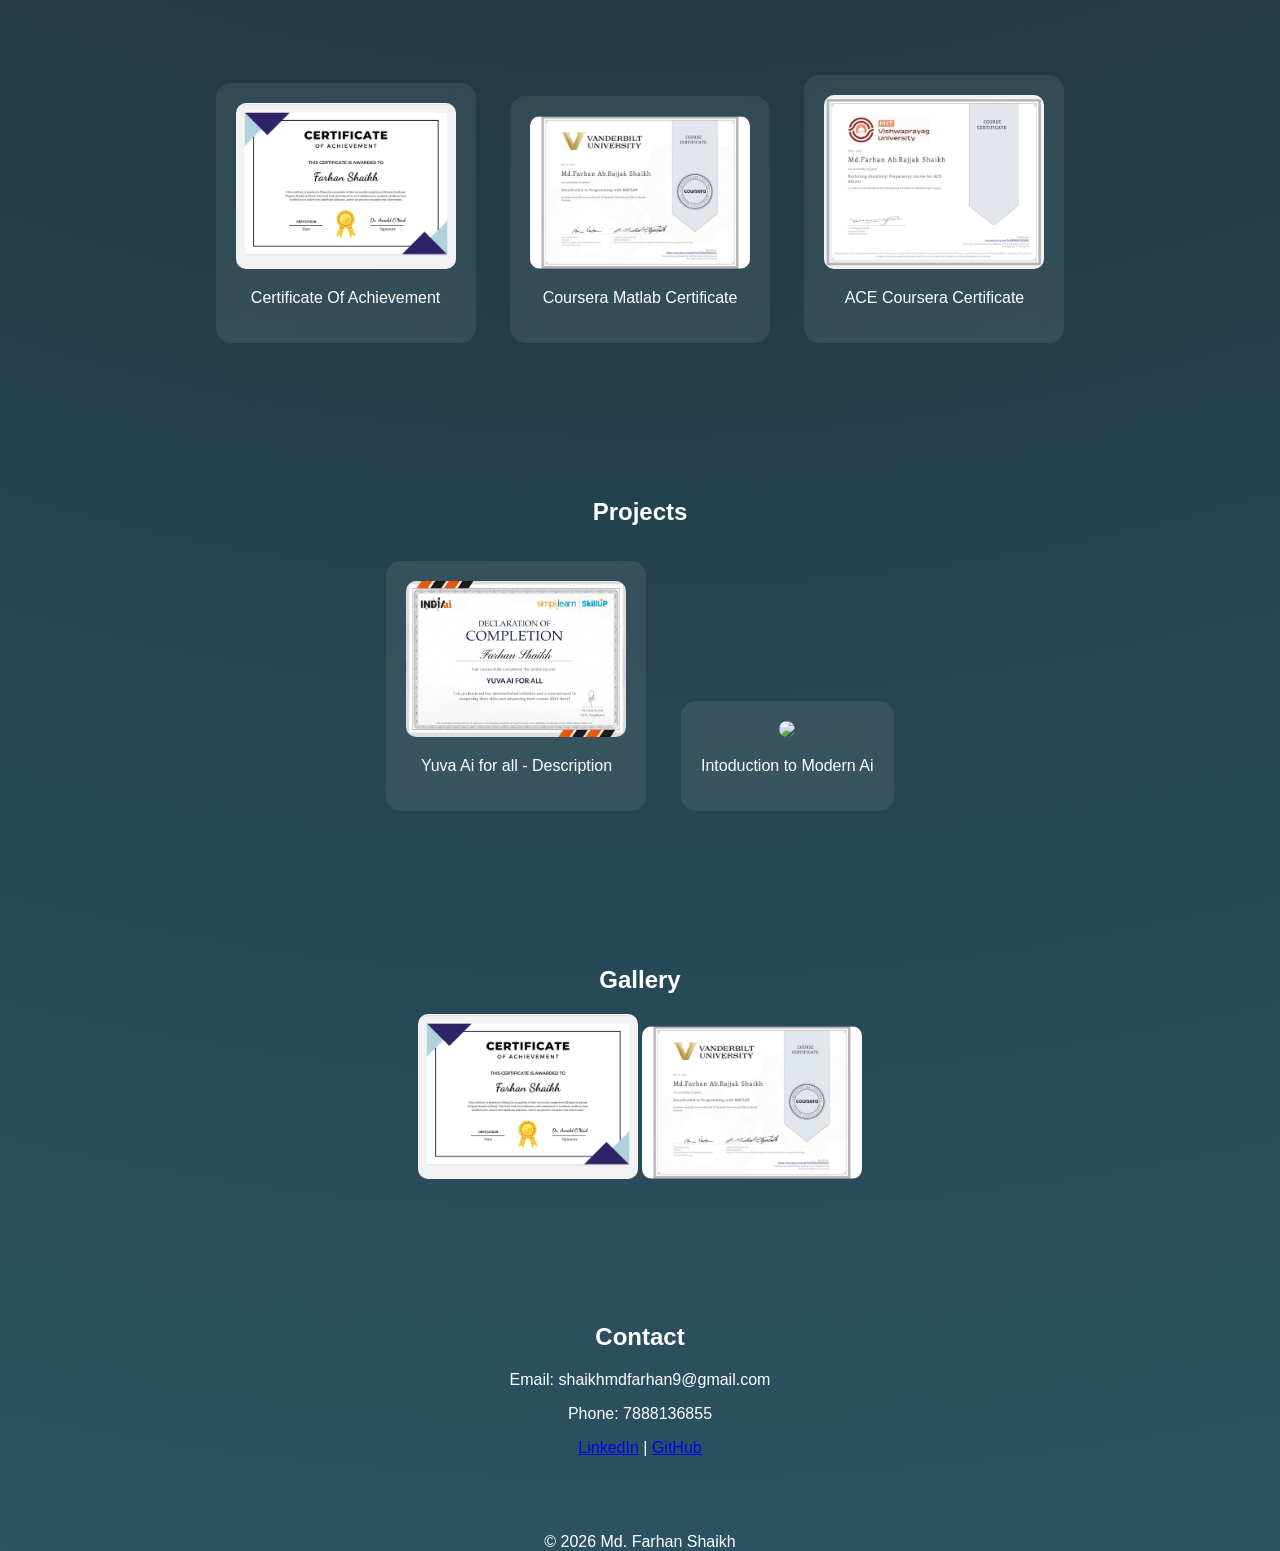
==== commit 8ce5a196: "Update index.html" ====
--- a/index.html
+++ b/index.html
@@ -83,12 +83,12 @@
 
     <div class="card">
         <img src="assets/images/project1.png" onclick="openImage(this)">
-        <p>AI4A Project - Description</p>
+        <p> Yuva Ai for all - Description</p>
     </div>
 
     <div class="card">
         <img src="assets/images/project2.png" onclick="openImage(this)">
-        <p>ACE Coursera Project Certificate</p>
+        <p>Intoduction to Modern Ai</p>
     </div>
 </section>
 
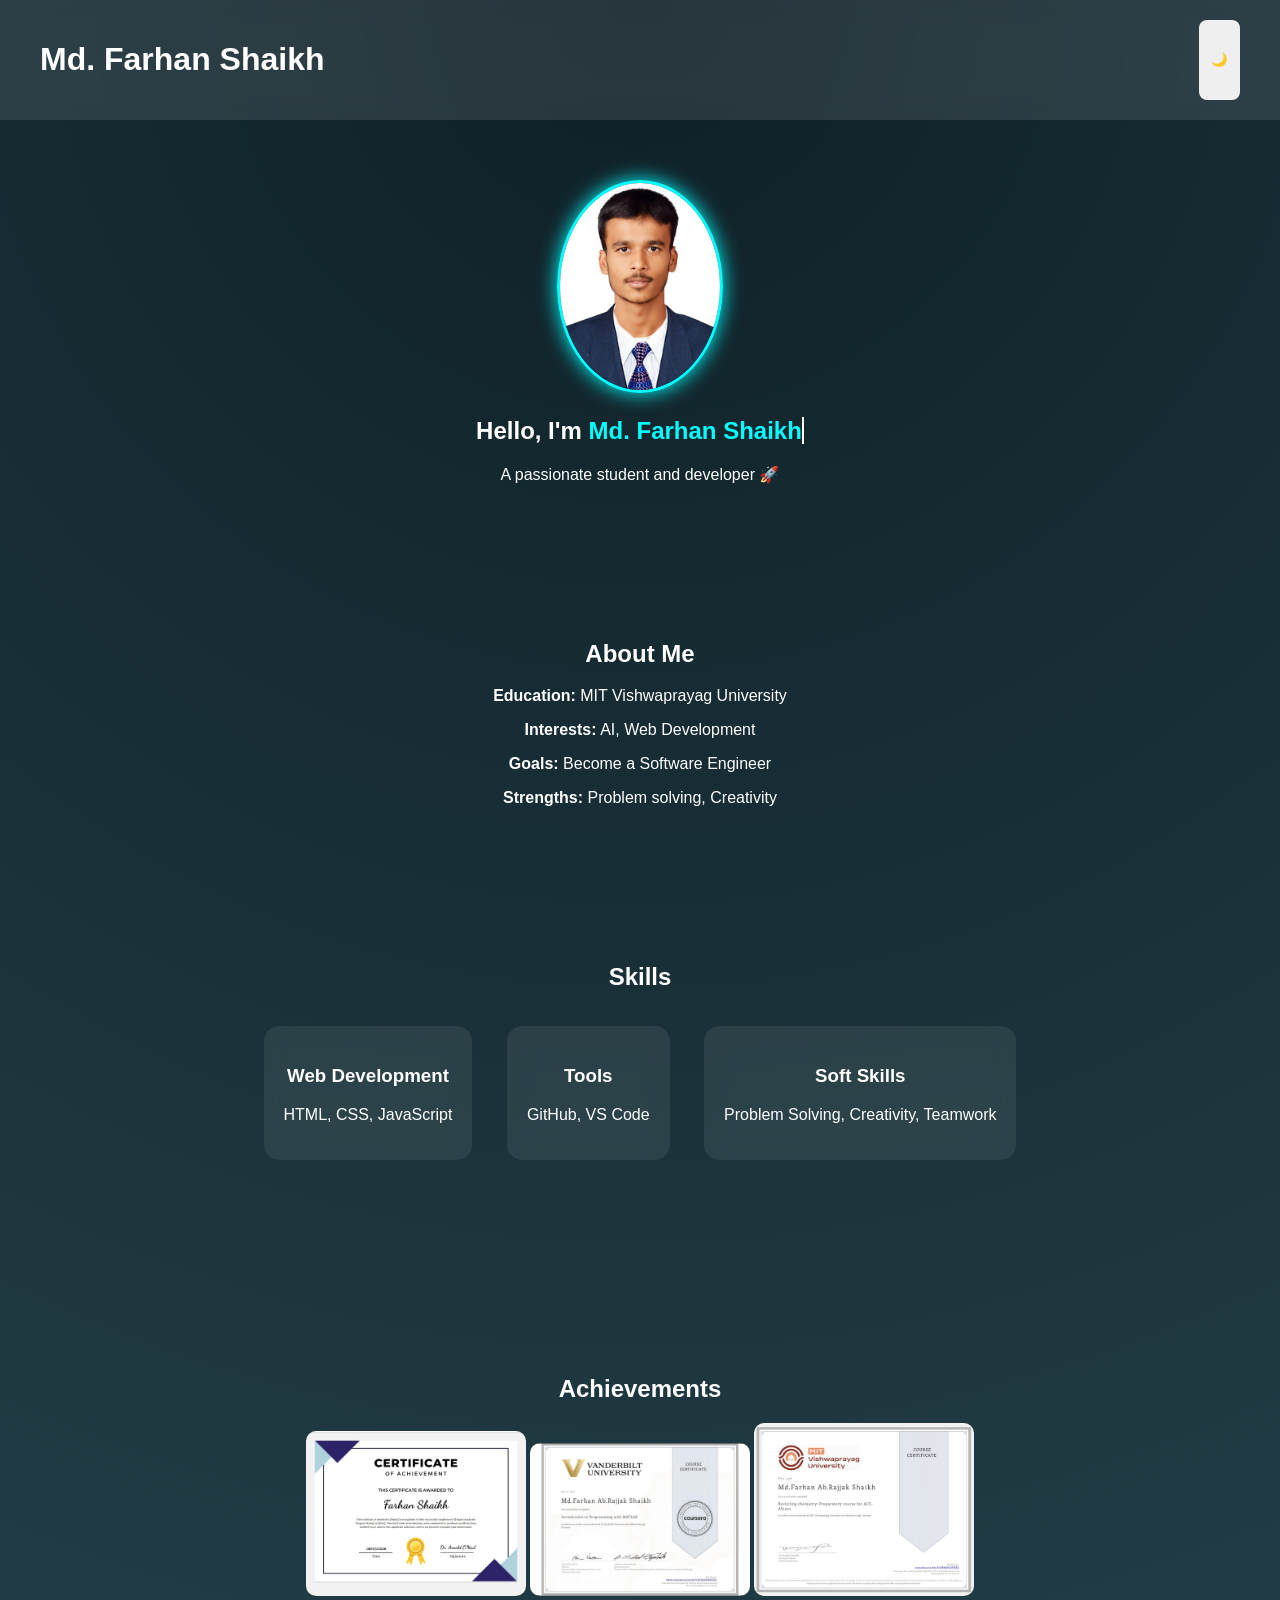
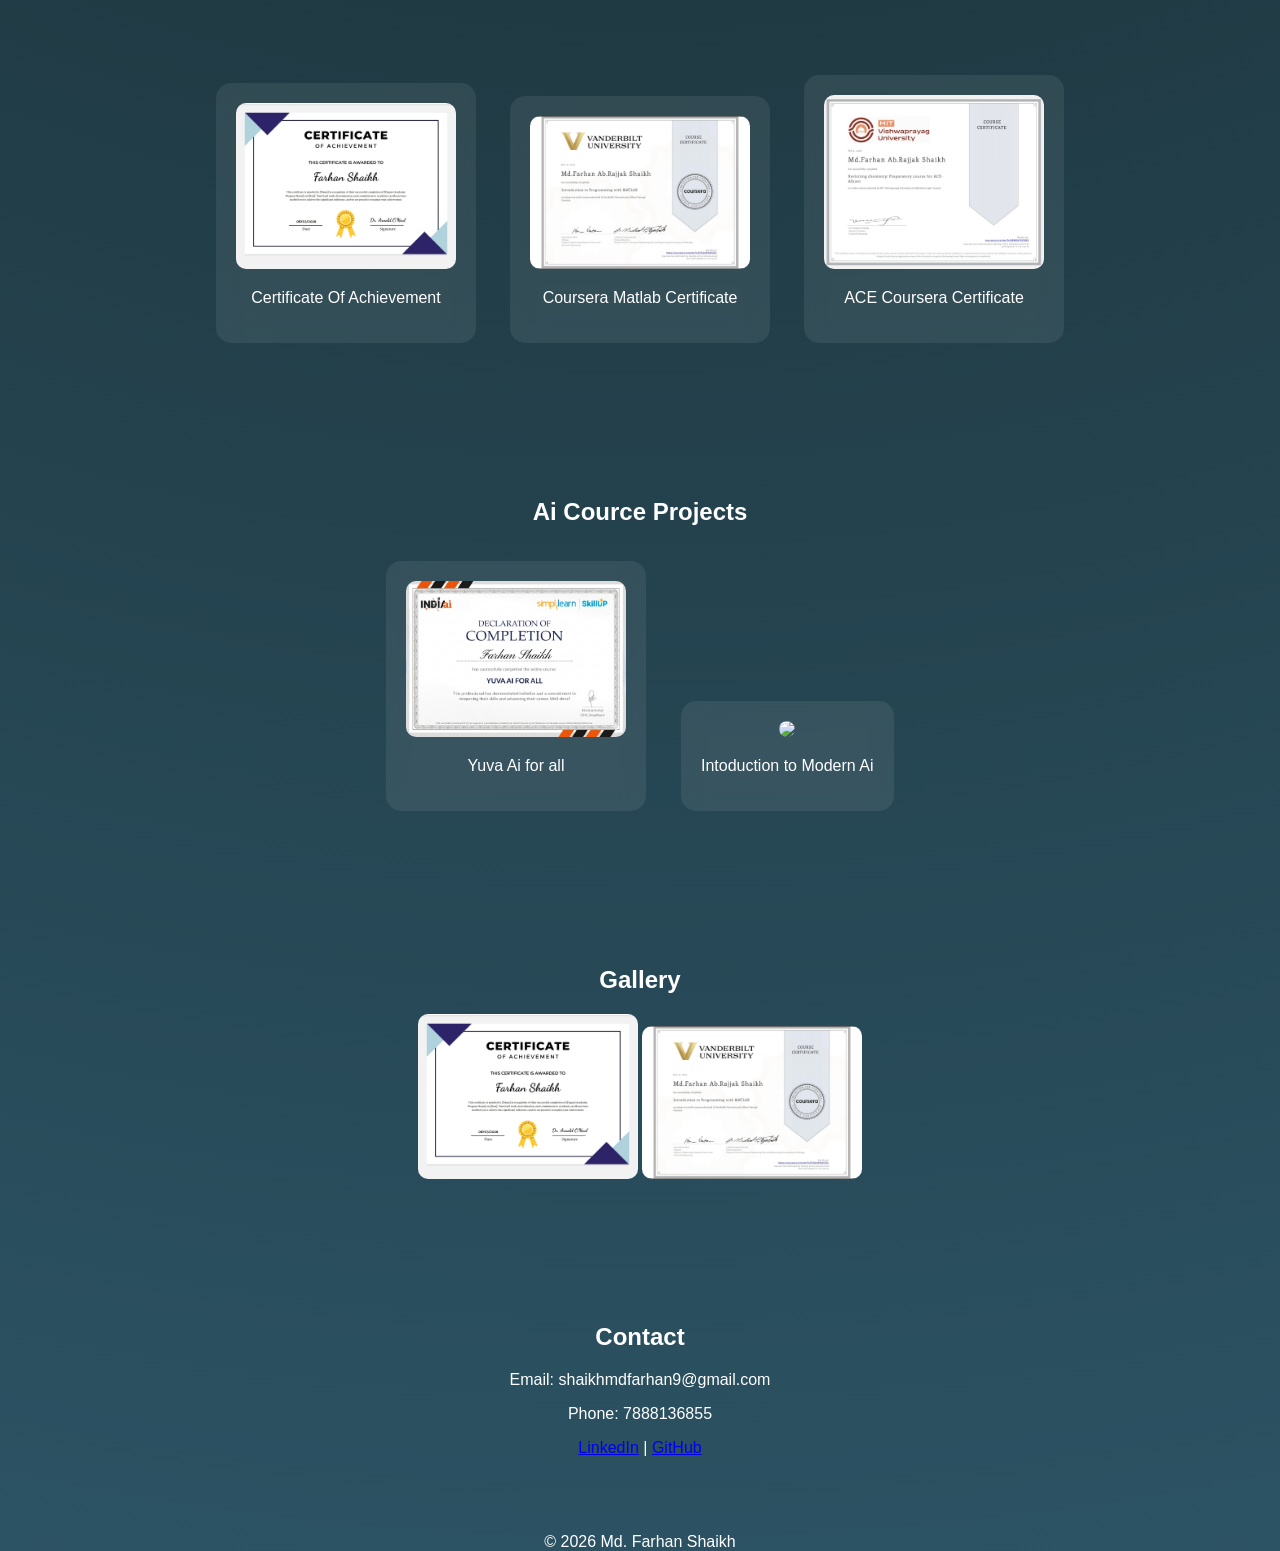
==== commit be94402c: "Update index.html" ====
--- a/index.html
+++ b/index.html
@@ -77,13 +77,13 @@
     </div>
 </section>
 
-<!-- PROJECTS -->
+<!-- AI PROJECTS -->
 <section>
-    <h2>Projects</h2>
+    <h2>Ai Cource Projects</h2>
 
     <div class="card">
         <img src="assets/images/project1.png" onclick="openImage(this)">
-        <p> Yuva Ai for all - Description</p>
+        <p> Yuva Ai for all </p>
     </div>
 
     <div class="card">
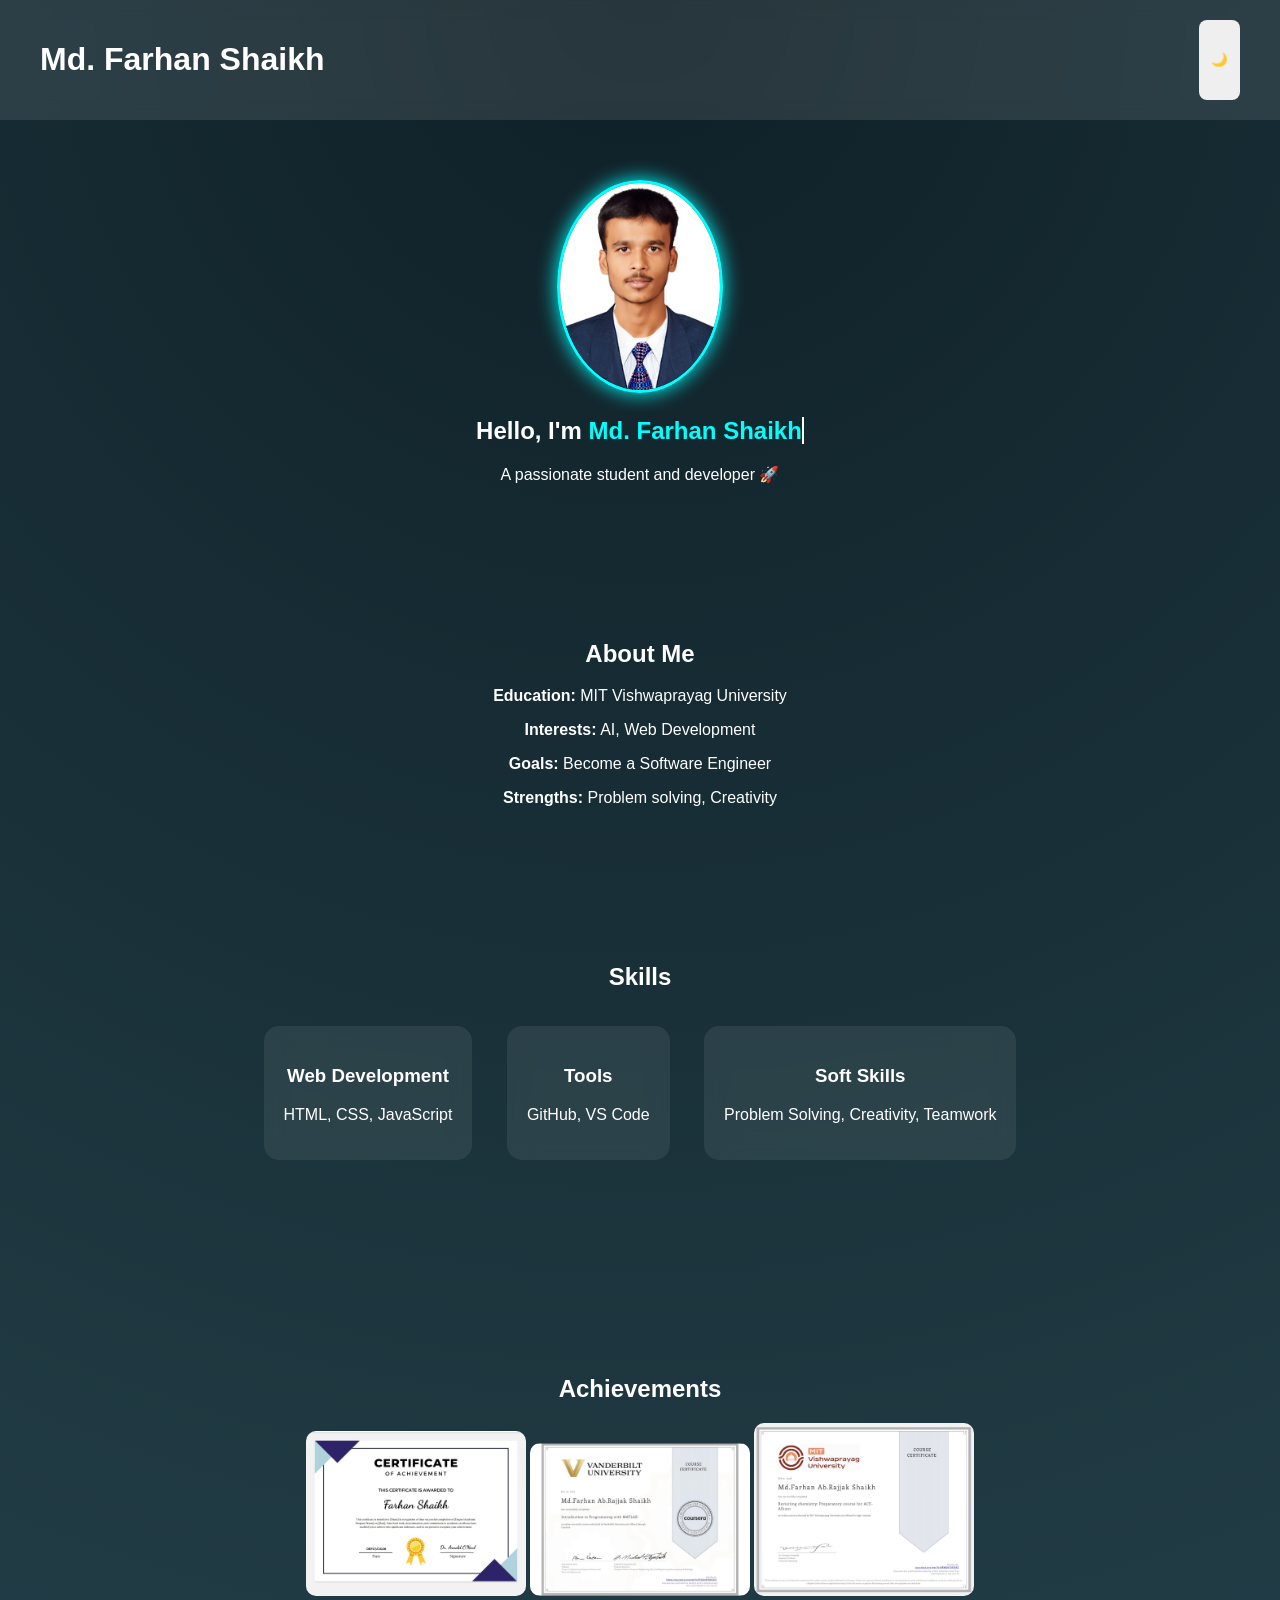
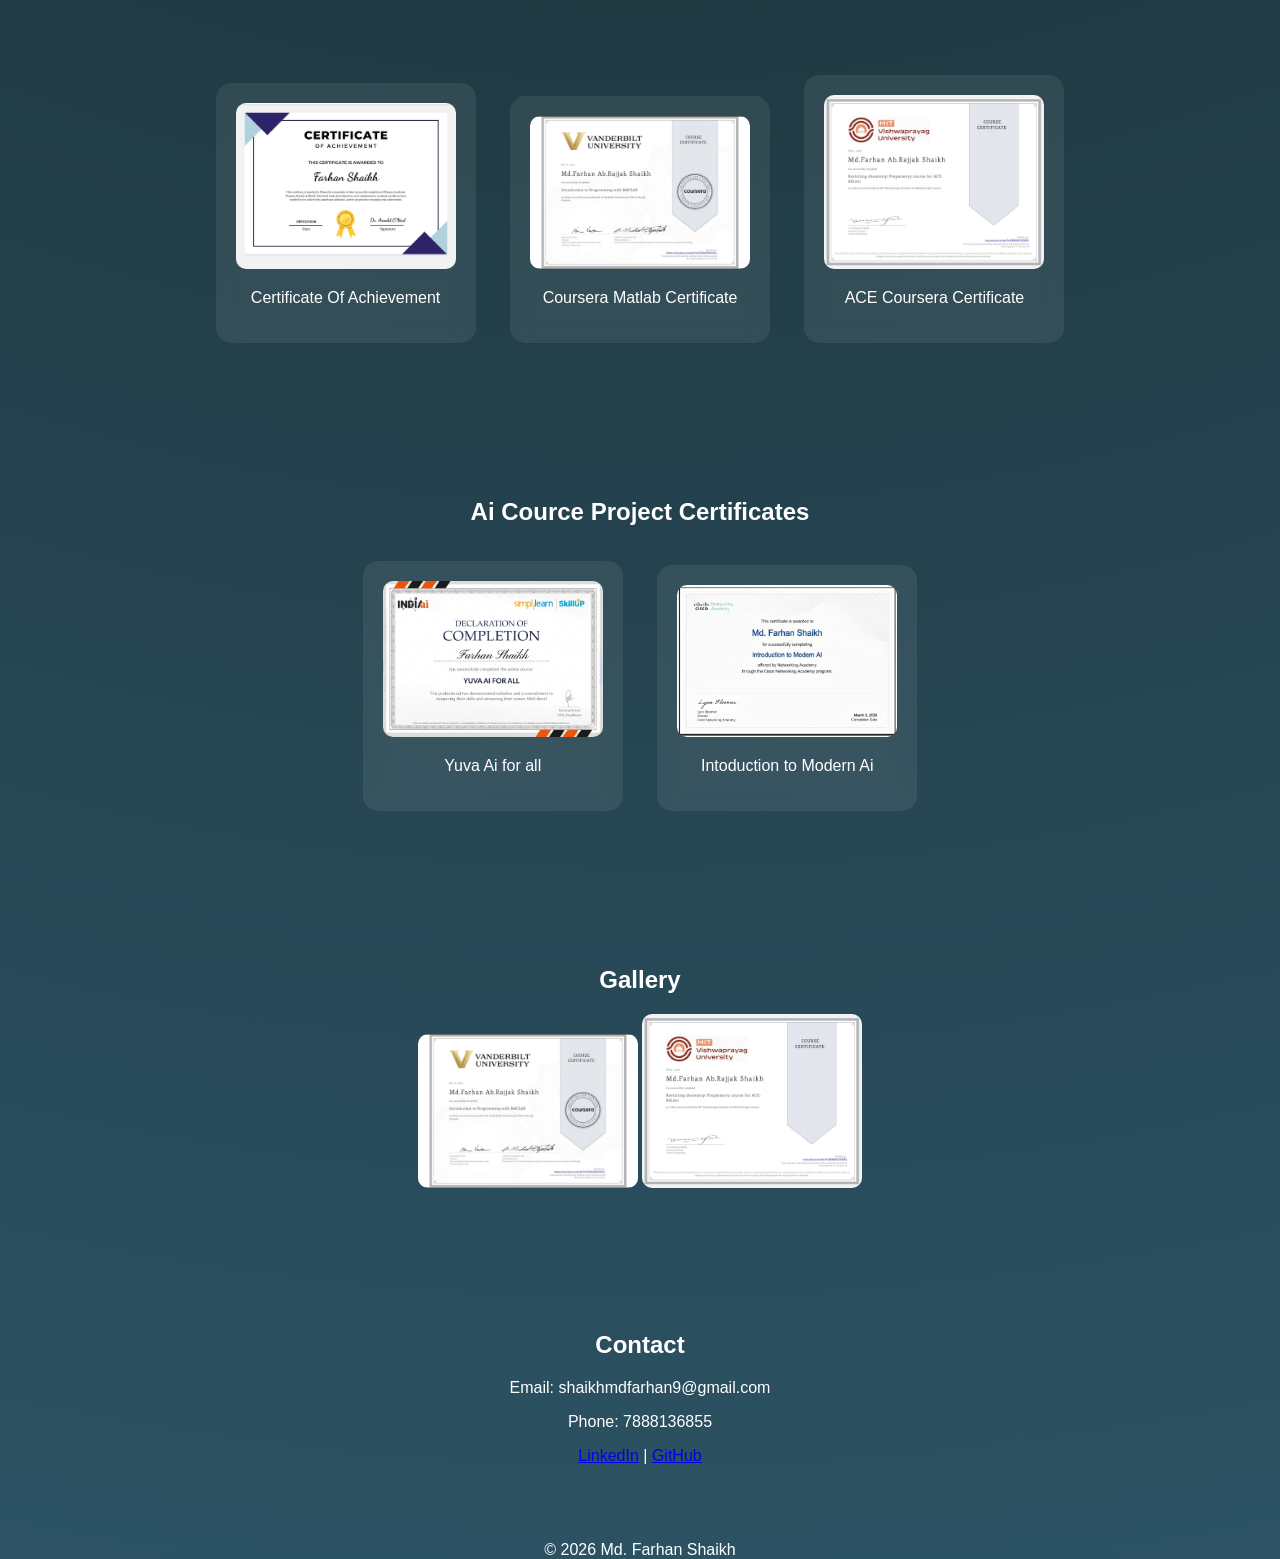
==== commit 65466471: "Update index.html" ====
--- a/index.html
+++ b/index.html
@@ -79,7 +79,7 @@
 
 <!-- AI PROJECTS -->
 <section>
-    <h2>Ai Cource Projects</h2>
+    <h2>Ai Cource Project Certificates</h2>
 
     <div class="card">
         <img src="assets/images/project1.png" onclick="openImage(this)">
@@ -95,8 +95,8 @@
 <!-- GALLERY -->
 <section>
     <h2>Gallery</h2>
-    <img src="assets/images/cert1.jpg" onclick="openImage(this)">
     <img src="assets/images/cert2.jpg" onclick="openImage(this)">
+    <img src="assets/images/cert3.jpg" onclick="openImage(this)">
 </section>
 
 <!-- CONTACT -->
